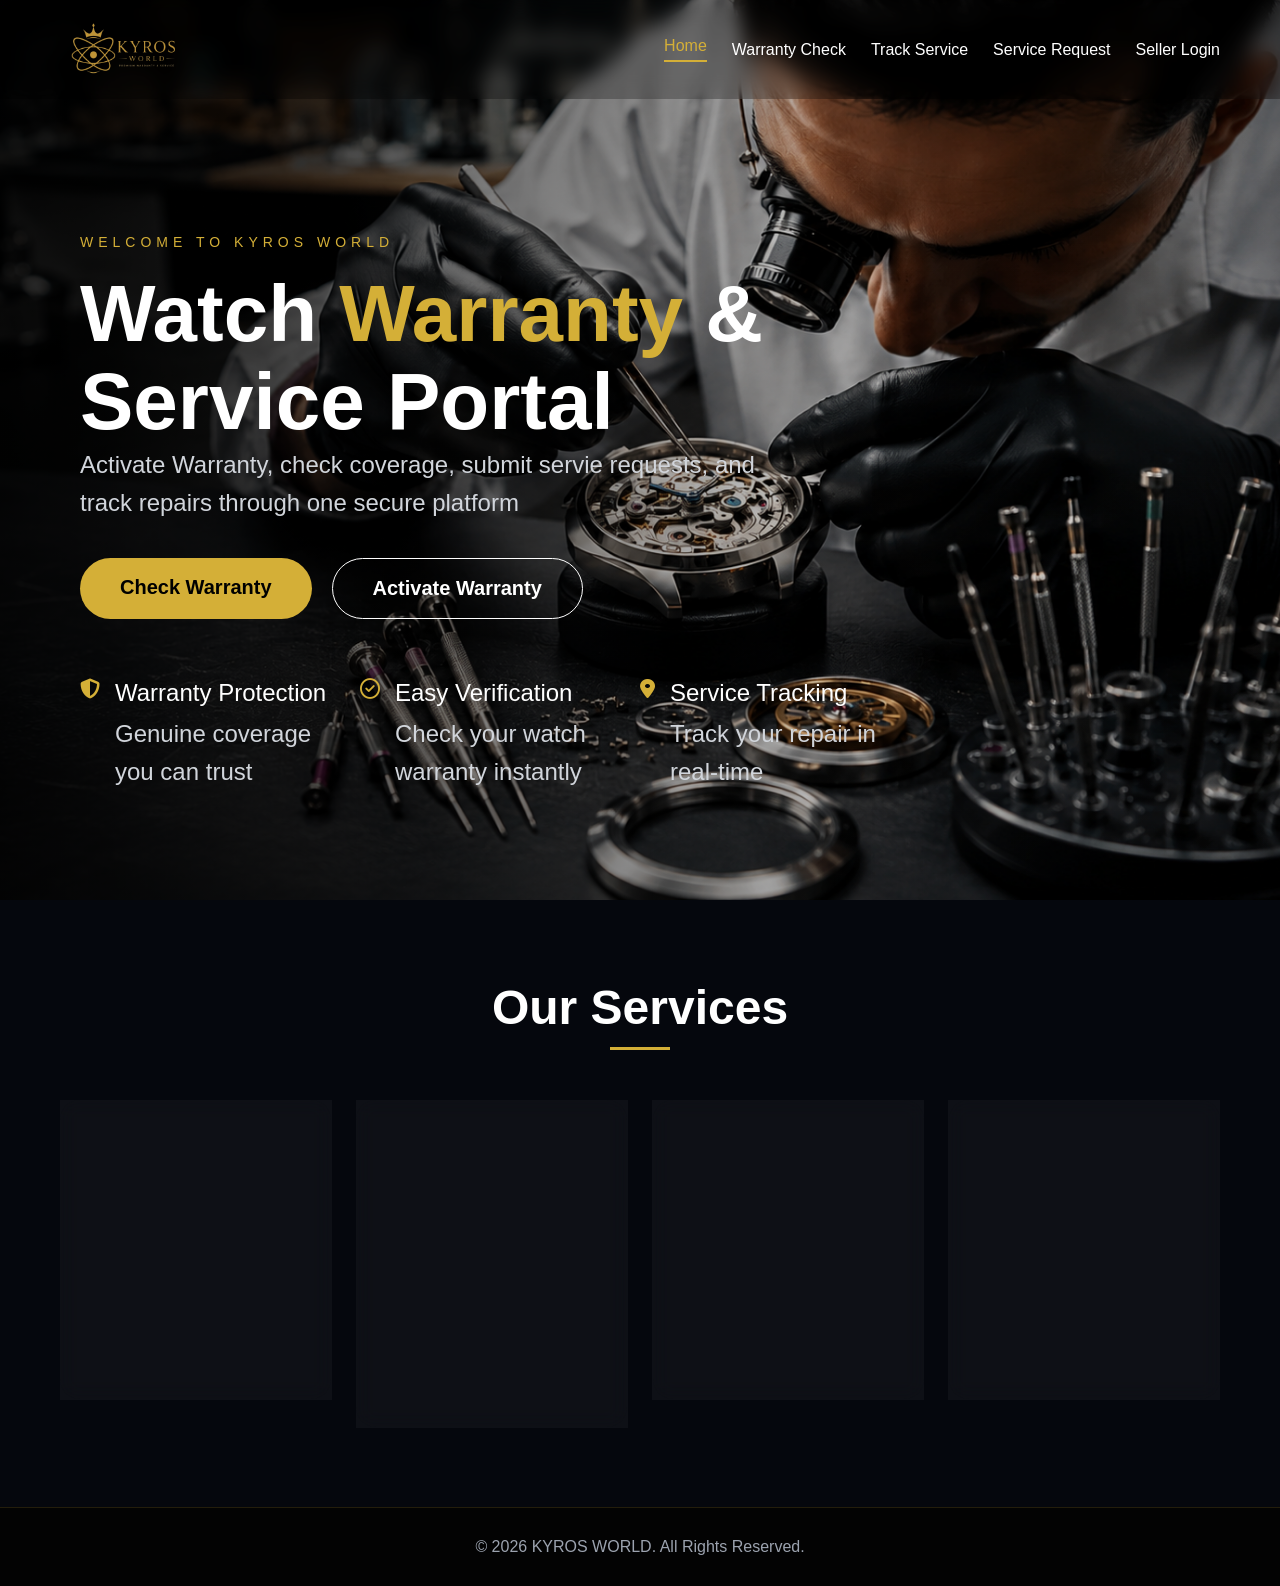
==== index.html @ f037cbbd "Update index.html" ====
<!DOCTYPE html>

<html lang="en">
<head>
<meta charset="UTF-8">
<meta name="viewport" content="width=device-width, initial-scale=1.0">
<title>KYROS WORLD</title>

<link rel="stylesheet" href="assets/css/style.css">

<link rel="stylesheet"
href="https://cdnjs.cloudflare.com/ajax/libs/font-awesome/6.5.1/css/all.min.css">
</head>

<body>

<header>
<div class="logo">
<img src="assets/images/logo.png" alt="KYROS WORLD">
</div>

<nav>
<a href="index.html" class="active">Home</a>
<a href="warranty-check.html">Warranty Check</a>
<a href="track-service.html">Track Service</a>
<a href="service-request.html">Service Request</a>
<a href="seller-login.html">Seller Login</a>
</nav>
</header>

<section class="hero">

<div class="hero-content">

<span class="tagline">WELCOME TO KYROS WORLD</span>

<h1>
Watch <span class="gold">Warranty</span> &<br>
Service Portal
</h1>

<p>
Activate Warranty, check coverage, submit servie requests, and track repairs through one secure platform
</p>

<div class="buttons">
<a class="btn primary" href="warranty-check.html">
Check Warranty
</a>

<a class="btn secondary" href="seller-login.html">
Activate Warranty
</a>
</div>

<div class="hero-features">

<div class="feature-item">
<i class="fa-solid fa-shield-halved"></i>
<div>
<h4>Warranty Protection</h4>
<p>Genuine coverage you can trust</p>
</div>
</div>

<div class="feature-item">
<i class="fa-regular fa-circle-check"></i>
<div>
<h4>Easy Verification</h4>
<p>Check your watch warranty instantly</p>
</div>
</div>

<div class="feature-item">
<i class="fa-solid fa-location-dot"></i>
<div>
<h4>Service Tracking</h4>
<p>Track your repair in real-time</p>
</div>
</div>

</div>

</div>

</section>

<section class="services">

<h2>Our Services</h2>

<div class="services-grid">

<a href="warranty-check.html" class="service-link">
<div class="service-card">
<div class="icon-box">
<i class="fa-solid fa-magnifying-glass"></i>
</div>
<h3>Warranty Check</h3>
<p>Verify active warranty status using serial number.</p>
<span class="arrow">→</span>
</div>
</a>

<a href="seller-login.html" class="service-link">
<div class="service-card">
<div class="icon-box">
<i class="fa-solid fa-shield-halved"></i>
</div>
<h3>Warranty Activation</h3>
<p>Sellers can activate customer warranties instantly.</p>
<span class="arrow">→</span>
</div>
</a>

<a href="service-request.html" class="service-link">
<div class="service-card">
<div class="icon-box">
<i class="fa-solid fa-screwdriver-wrench"></i>
</div>
<h3>Service Requests</h3>
<p>Submit repair and maintenance requests online.</p>
<span class="arrow">→</span>
</div>
</a>

<a href="track-service.html" class="service-link">
<div class="service-card">
<div class="icon-box">
<i class="fa-solid fa-location-crosshairs"></i>
</div>
<h3>Track Service</h3>
<p>Track your repair status using ticket number.</p>
<span class="arrow">→</span>
</div>
</a>

</div>

</section>

<footer>
© 2026 KYROS WORLD. All Rights Reserved.
</footer>

<script src="assets/js/main.js"></script>

</body>
</html>
---- assets/css/style.css ----
*{
margin:0;
padding:0;
box-sizing:border-box;
font-family:Arial,sans-serif;
}

body{
background:#05070d;
color:white;
overflow-x:hidden;
}

/* HEADER */

header{
position:fixed;
top:0;
left:0;
width:100%;
padding:15px 60px;
display:flex;
justify-content:space-between;
align-items:center;
background:rgba(0,0,0,0.25);
backdrop-filter:blur(10px);
z-index:1000;
}

.logo img{
height:65px;
width:auto;
}

nav{
display:flex;
align-items:center;
}

nav a{
color:white;
text-decoration:none;
margin-left:25px;
font-size:16px;
font-weight:500;
transition:0.3s;
}

nav a.active{
color:#d4af37;
border-bottom:2px solid #d4af37;
padding-bottom:5px;
}

/* HERO */

.hero{
height:100vh;

background:
linear-gradient(
to right,
rgba(0,0,0,0.82) 0%,
rgba(0,0,0,0.55) 35%,
rgba(0,0,0,0.20) 65%,
rgba(0,0,0,0.05) 100%
),
url('../images/watchmaker.jpg');

background-size:cover;
background-position:center;
background-repeat:no-repeat;

display:flex;
align-items:center;
padding:120px 80px 80px;
}
.hero-content{
max-width:700px;
padding-top:120px;
}

.tagline{
display:block;
font-size:14px;
letter-spacing:5px;
color:#d4af37;
margin-bottom:20px;
font-weight:500;
}

.hero h1{
font-size:80px;
line-height:1.1;
font-weight:700;
}

.gold{
color:#d4af37;
}

.hero p{
font-size:24px;
color:#d1d5db;
margin-bottom:35px;
line-height:1.6;
}

/* BUTTONS */

.buttons{
display:flex;
gap:20px;
flex-wrap:wrap;
}

.btn{
padding:18px 40px;
border-radius:40px;
font-size:20px;
text-decoration:none;
transition:0.3s;
font-weight:bold;
}

.primary{
background:#d4af37;
color:black;
}

.primary:hover{
transform:translateY(-3px);
}

.secondary{
border:1px solid white;
color:white;
}

.secondary:hover{
background:white;
color:black;
}

/* HERO FEATURES */

.hero-features{
display:grid;
grid-template-columns:repeat(3,1fr);
gap:30px;
margin-top:60px;
max-width:900px;
}

.feature-item{
display:flex;
align-items:flex-start;
gap:15px;
width:250px;
}

.feature-item{
display:flex;
align-items:flex-start;
gap:15px;
}

.feature-item h4{
font-size:24px;
margin-bottom:8px;
font-weight:500;
}

.feature-item i{
font-size:20px !important;
color:#D4AF37 !important;
}

.feature-grid{
display:grid;
grid-template-columns:repeat(auto-fit,minmax(250px,1fr));
gap:25px;
max-width:1200px;
margin:auto;
margin-top:50px;
}

.card{
background:rgba(255,255,255,0.05);
backdrop-filter:blur(10px);
padding:35px;
border-radius:20px;
transition:0.3s;
border:1px solid rgba(255,255,255,0.08);
}

.card:hover{
transform:translateY(-10px);
border-color:#d4af37;
}

.card h3{
margin-bottom:15px;
font-size:22px;
}

.card p{
color:#d1d5db;
line-height:1.6;
}

/* SERVICES SECTION */

.services{
padding:80px 60px;
background:#05070d;
text-align:center;
}

.services h2{
font-size:48px;
margin-bottom:50px;
position:relative;
}

.services h2::after{
content:'';
width:60px;
height:3px;
background:#d4af37;
display:block;
margin:12px auto;
}

.services-grid{
display:grid;
grid-template-columns:repeat(4,1fr);
gap:25px;
max-width:1400px;
margin:auto;
}

.service-card{
background:rgba(255,255,255,0.04);
backdrop-filter:blur(10px);
border:1px solid rgba(255,255,255,0.08);
border-radius:20px;
padding:30px;
text-align:left;
transition:0.3s;
}

.service-card:hover{
transform:translateY(-8px);
border-color:#d4af37;
}

.service-card i{
font-size:38px;
color:#d4af37;
margin-bottom:20px;
}

.service-card h3{
margin-bottom:12px;
font-size:24px;
}
.service-link{
text-decoration:none;
color:inherit;
display:block;
}

.service-link:hover .service-card{
transform:translateY(-8px);
border-color:#d4af37;
box-shadow:0 10px 30px rgba(212,175,55,0.15);
}

.service-card .arrow{
transition:0.3s;
}

.service-link:hover .arrow{
transform:translateX(8px);
}
.service-card p{
color:#d1d5db;
line-height:1.6;
}

.service-card .arrow{
display:inline-block;
margin-top:15px;
color:#d4af37;
font-size:22px;
}
.service-card{
background:rgba(255,255,255,0.04);
backdrop-filter:blur(10px);
border:1px solid rgba(255,255,255,0.08);
border-radius:20px;
padding:30px;
text-align:left;
transition:0.3s;
}

/* YAHAN SE PASTE KARO */

.icon-box{
width:80px;
height:80px;
border-radius:50%;
display:flex;
align-items:center;
justify-content:center;
margin-bottom:25px;

background:rgba(212,175,55,0.12);
border:1px solid rgba(212,175,55,0.25);
}

.icon-box i{
font-size:34px;
color:#d4af37;
}

/* FIR AAGE KA CSS */

.service-card h3{
margin-bottom:12px;
font-size:24px;
}

/* FOOTER */

footer{
background:#030303;
border-top:1px solid rgba(212,175,55,0.15);
padding:30px;
text-align:center;
color:#9ca3af;
}

/* MOBILE */

@media(max-width:900px){

header{
padding:15px 20px;
}

.logo img{
height:55px;
}

nav a{
margin-left:15px;
font-size:14px;
}

.hero{
padding:30px;
text-align:center;
justify-content:center;
}

.hero h1{
font-size:48px;
}

.hero p{
font-size:18px;
}

.buttons{
justify-content:center;
}

.hero-features{
justify-content:center;
gap:20px;
font-size:16px;
}

.features h2{
font-size:32px;
}

}
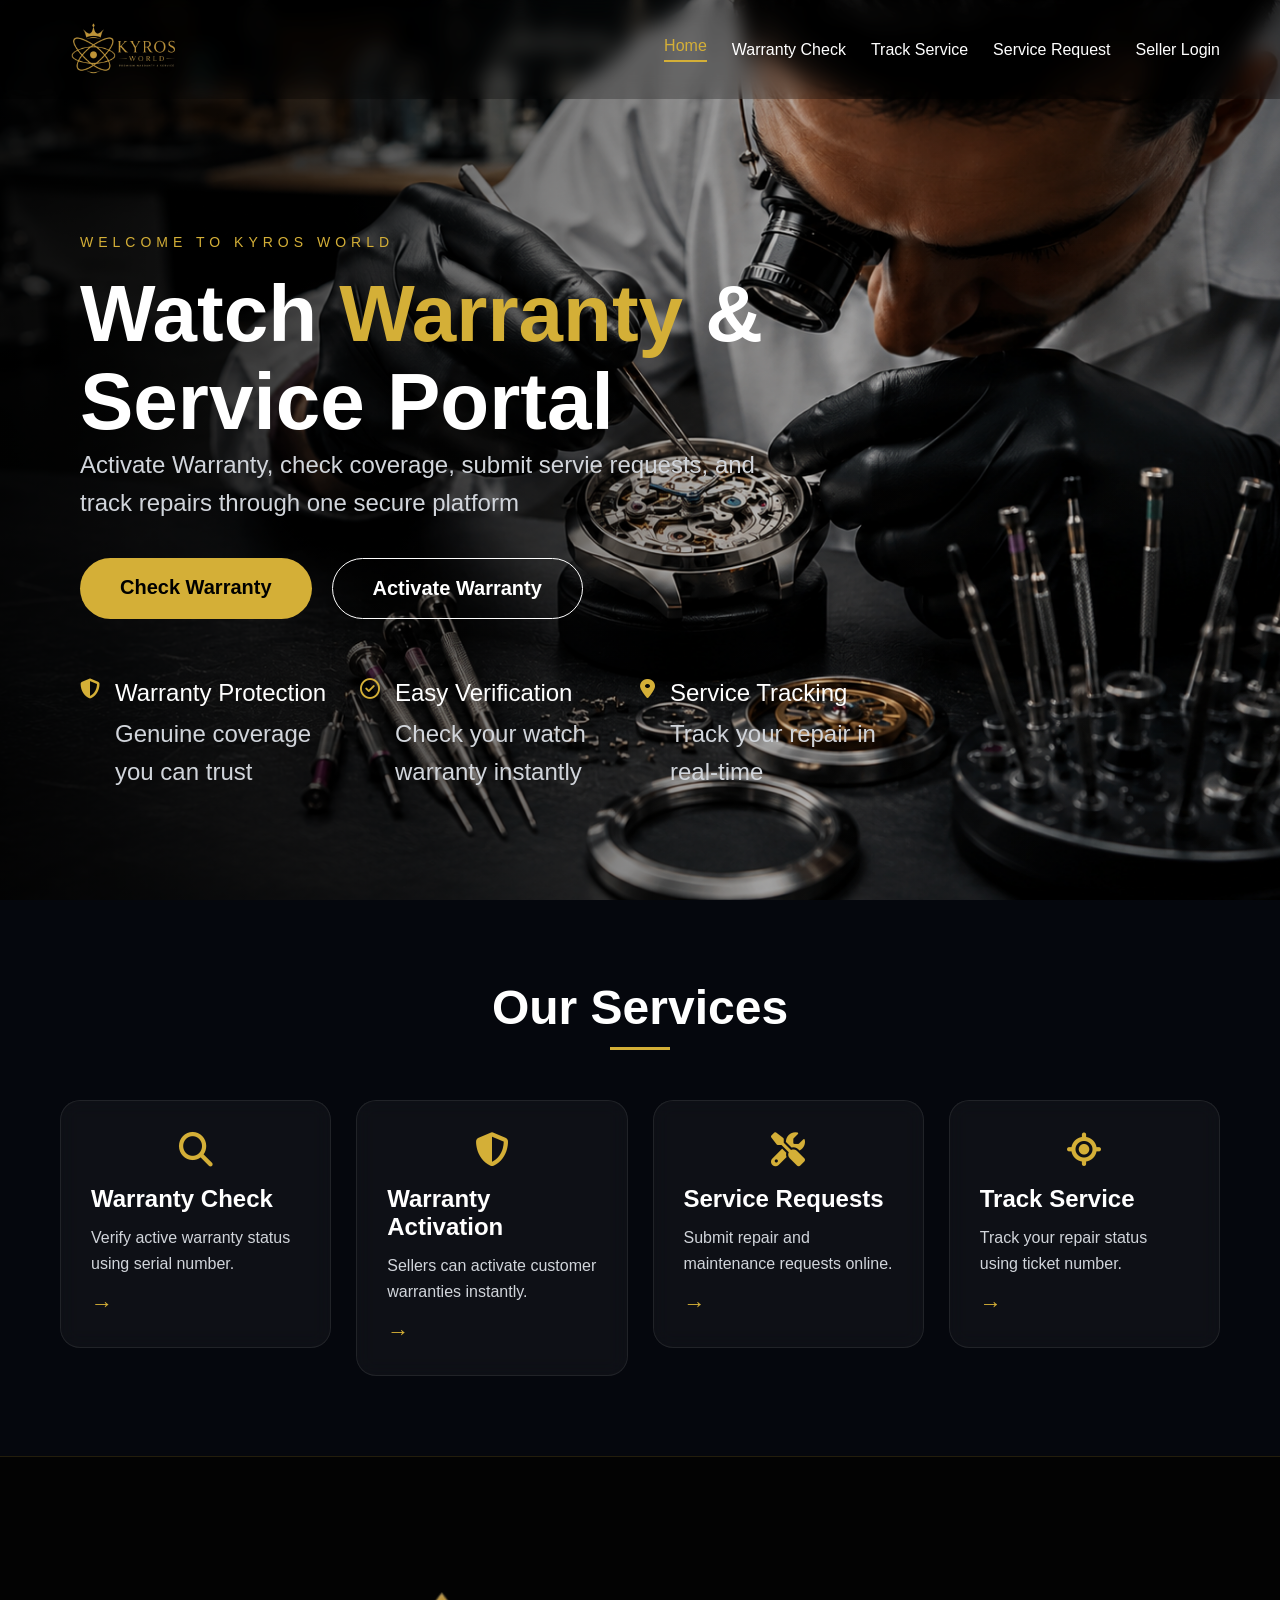
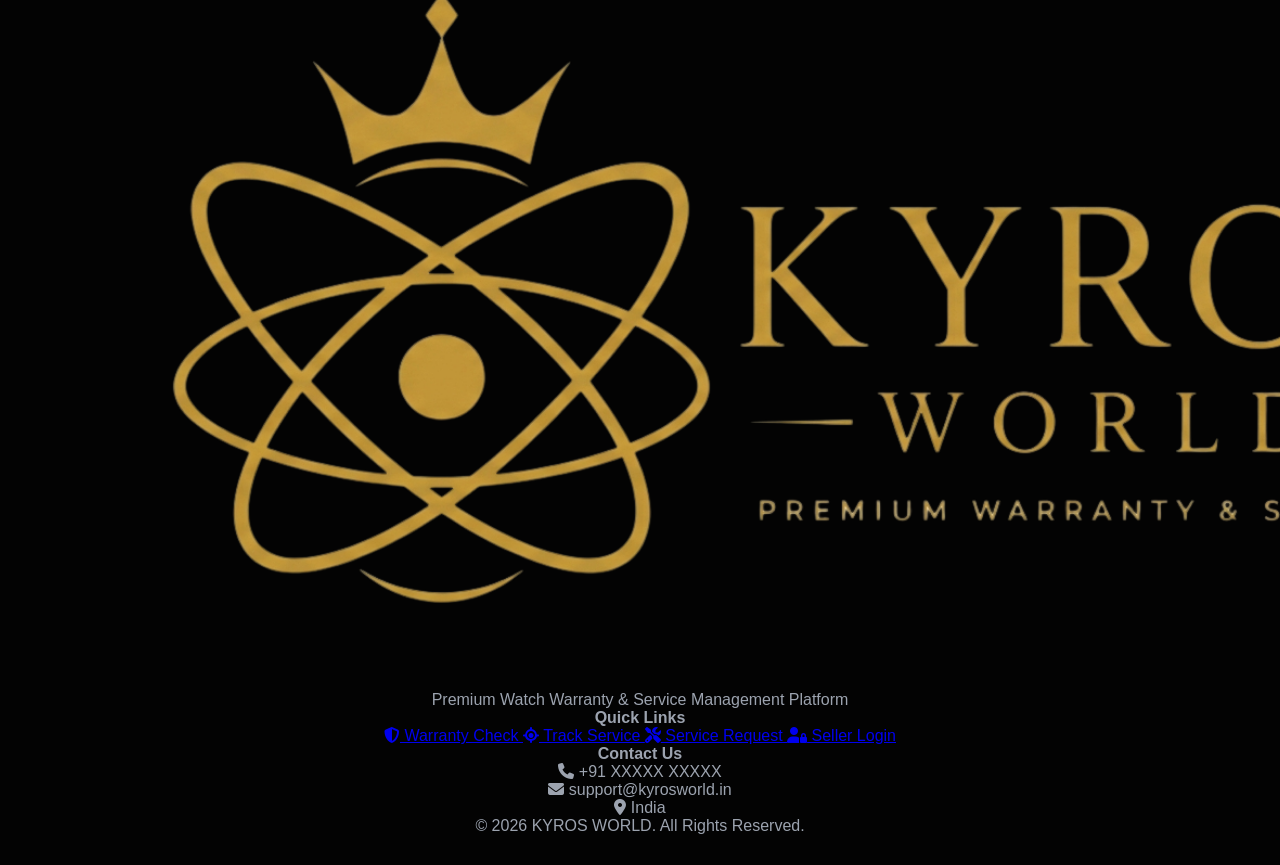
==== commit 7c799b86: "Update index.html" ====
--- a/index.html
+++ b/index.html
@@ -140,7 +140,72 @@
 </section>
 
 <footer>
+
+<div class="footer-container">
+
+<div class="footer-brand">
+
+<img src="assets/images/logo.png" alt="KYROS WORLD">
+
+<p>
+Premium Watch Warranty & Service Management Platform
+</p>
+
+</div>
+
+<div class="footer-links">
+
+<h4>Quick Links</h4>
+
+<a href="warranty-check.html">
+<i class="fa-solid fa-shield-halved"></i>
+Warranty Check
+</a>
+
+<a href="track-service.html">
+<i class="fa-solid fa-location-crosshairs"></i>
+Track Service
+</a>
+
+<a href="service-request.html">
+<i class="fa-solid fa-screwdriver-wrench"></i>
+Service Request
+</a>
+
+<a href="seller-login.html">
+<i class="fa-solid fa-user-lock"></i>
+Seller Login
+</a>
+
+</div>
+
+<div class="footer-contact">
+
+<h4>Contact Us</h4>
+
+<p>
+<i class="fa-solid fa-phone"></i>
++91 XXXXX XXXXX
+</p>
+
+<p>
+<i class="fa-solid fa-envelope"></i>
+support@kyrosworld.in
+</p>
+
+<p>
+<i class="fa-solid fa-location-dot"></i>
+India
+</p>
+
+</div>
+
+</div>
+
+<div class="footer-bottom">
 © 2026 KYROS WORLD. All Rights Reserved.
+</div>
+
 </footer>
 
 <script src="assets/js/main.js"></script>
--- a/assets/css/style.css
+++ b/assets/css/style.css
@@ -308,24 +308,15 @@
 /* YAHAN SE PASTE KARO */
 
 .icon-box{
-width:80px;
-height:80px;
-border-radius:50%;
 display:flex;
 align-items:center;
 justify-content:center;
-margin-bottom:25px;
-
-background:rgba(212,175,55,0.12);
-border:1px solid rgba(212,175,55,0.25);
 }
 
 .icon-box i{
 font-size:34px;
-color:#d4af37;
-}
-
-/* FIR AAGE KA CSS */
+transform:translateY(2px);
+}
 
 .service-card h3{
 margin-bottom:12px;
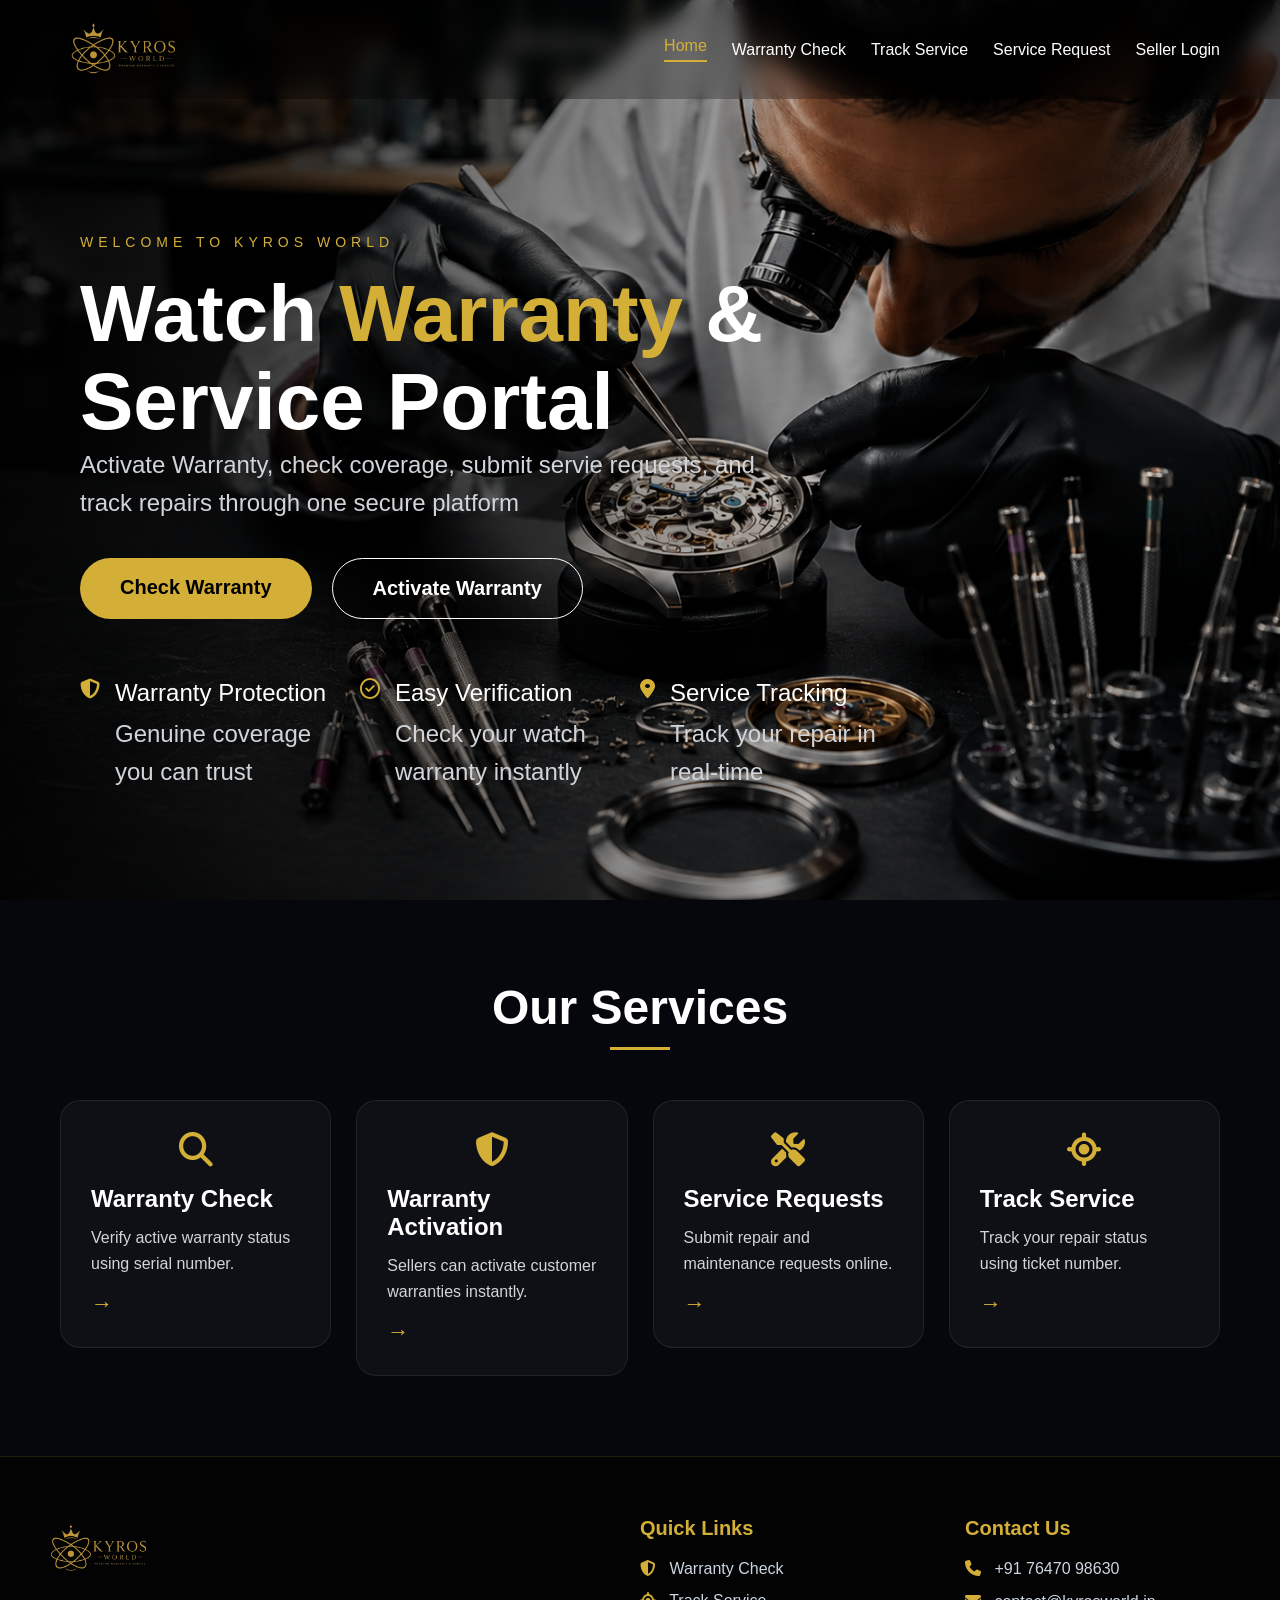
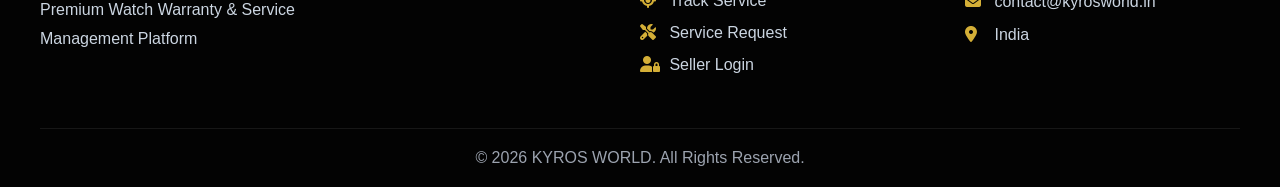
==== commit c3b1726b: "Update index.html" ====
--- a/index.html
+++ b/index.html
@@ -185,12 +185,12 @@
 
 <p>
 <i class="fa-solid fa-phone"></i>
-+91 XXXXX XXXXX
++91 76470 98630
 </p>
 
 <p>
 <i class="fa-solid fa-envelope"></i>
-support@kyrosworld.in
+contact@kyrosworld.in
 </p>
 
 <p>
--- a/assets/css/style.css
+++ b/assets/css/style.css
@@ -328,9 +328,87 @@
 footer{
 background:#030303;
 border-top:1px solid rgba(212,175,55,0.15);
-padding:30px;
+padding:60px 40px 20px;
+}
+
+.footer-container{
+max-width:1200px;
+margin:auto;
+
+display:grid;
+grid-template-columns:2fr 1fr 1fr;
+gap:50px;
+}
+
+.footer-brand img{
+height:60px;
+margin-bottom:15px;
+}
+
+.footer-brand p{
+color:#cbd5e1;
+line-height:1.8;
+max-width:350px;
+}
+
+.footer-links h4,
+.footer-contact h4{
+color:#d4af37;
+margin-bottom:20px;
+font-size:20px;
+}
+
+.footer-links{
+display:flex;
+flex-direction:column;
+}
+
+.footer-links a{
+color:#cbd5e1;
+text-decoration:none;
+margin-bottom:14px;
+transition:.3s;
+}
+
+.footer-links a i{
+color:#d4af37;
+width:25px;
+}
+
+.footer-links a:hover{
+color:#d4af37;
+padding-left:5px;
+}
+
+.footer-contact p{
+color:#cbd5e1;
+margin-bottom:15px;
+}
+
+.footer-contact i{
+color:#d4af37;
+width:25px;
+}
+
+.footer-bottom{
 text-align:center;
+margin-top:40px;
+padding-top:20px;
+border-top:1px solid rgba(255,255,255,0.08);
 color:#9ca3af;
+}
+
+@media(max-width:768px){
+
+.footer-container{
+grid-template-columns:1fr;
+text-align:center;
+}
+
+.footer-brand p{
+max-width:100%;
+}
+
 }
 
 /* MOBILE */
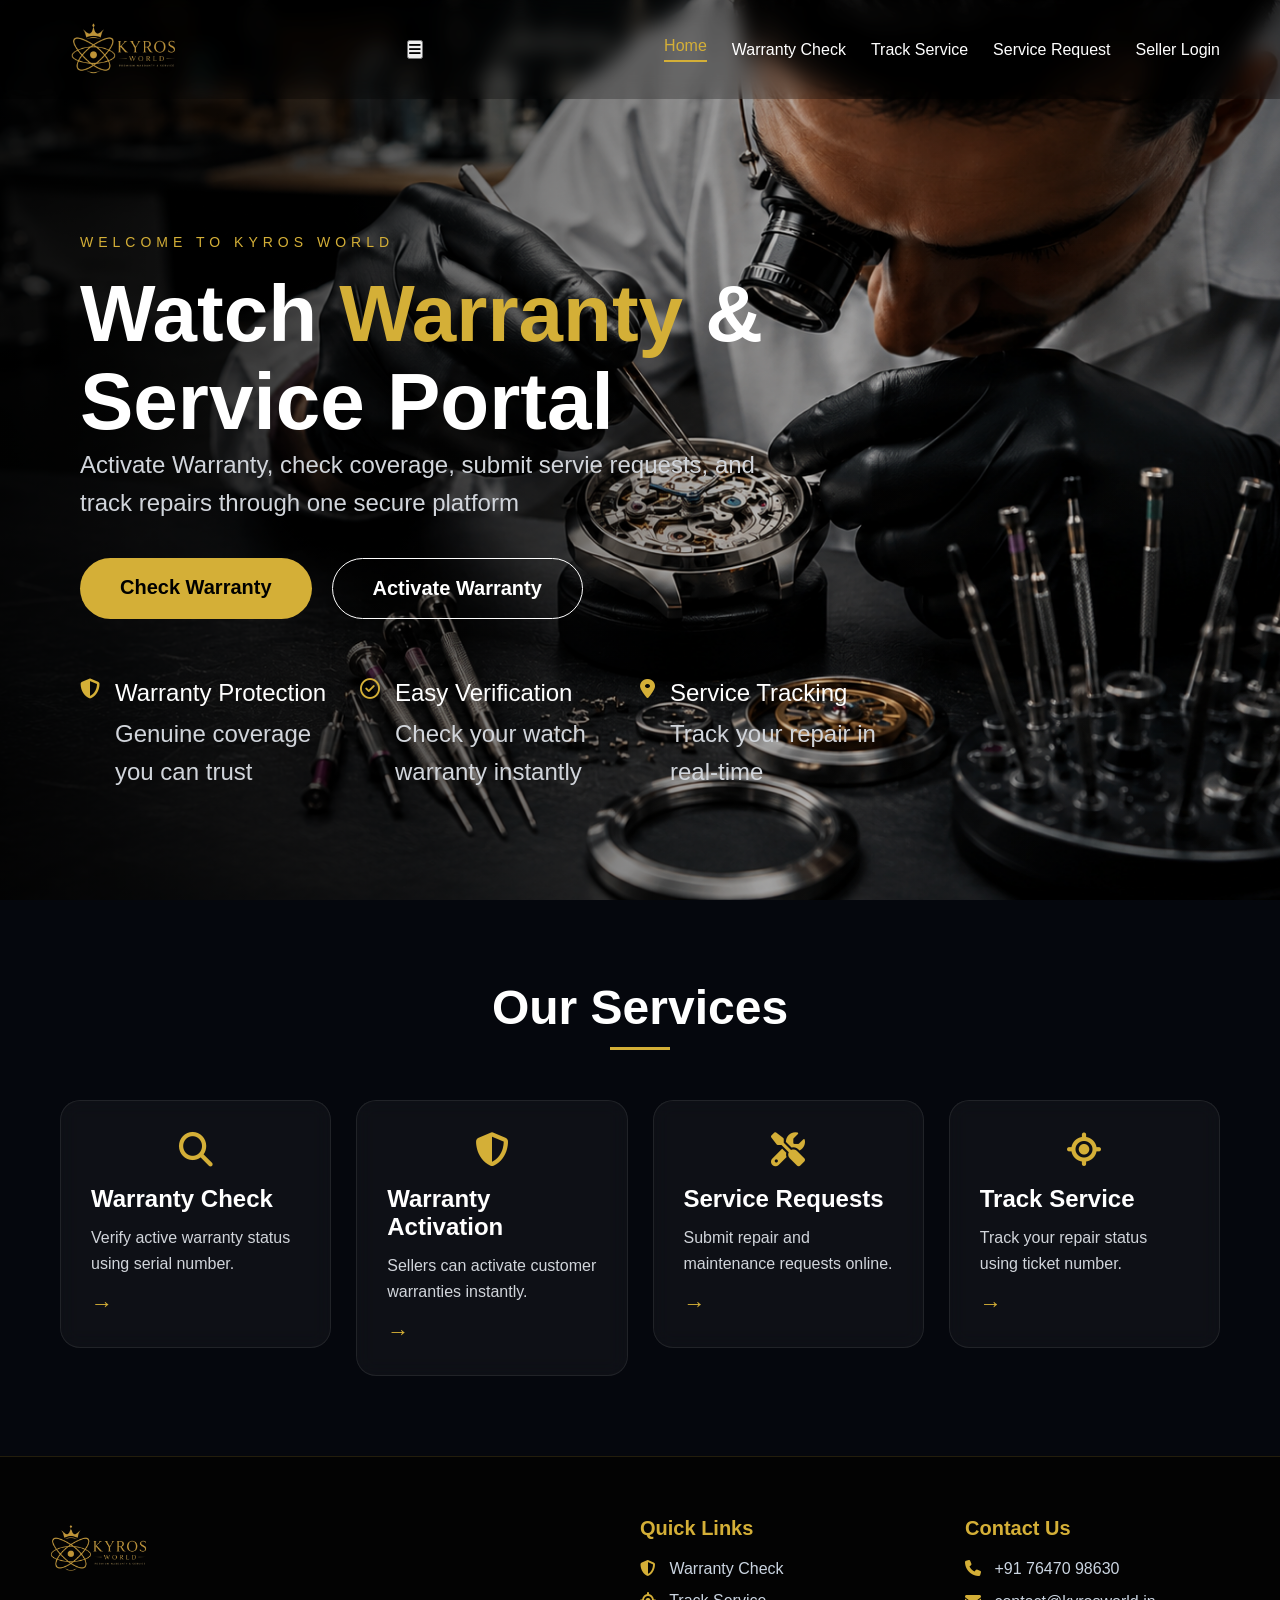
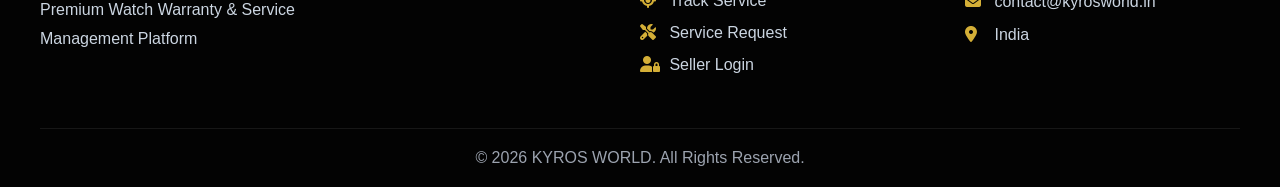
==== commit 4a0d6d33: "Update index.html" ====
--- a/index.html
+++ b/index.html
@@ -19,6 +19,10 @@
 <img src="assets/images/logo.png" alt="KYROS WORLD">
 </div>
 
+  <button class="menu-toggle">
+<i class="fa-solid fa-bars"></i>
+</button>
+  
 <nav>
 <a href="index.html" class="active">Home</a>
 <a href="warranty-check.html">Warranty Check</a>
--- a/assets/css/style.css
+++ b/assets/css/style.css
@@ -413,47 +413,104 @@
 
 /* MOBILE */
 
-@media(max-width:900px){
+@media (max-width: 768px){
 
 header{
-padding:15px 20px;
+padding:12px 15px;
+flex-direction:column;
+gap:10px;
 }
 
 .logo img{
-height:55px;
+height:45px;
+}
+
+nav{
+display:flex;
+flex-wrap:wrap;
+justify-content:center;
+gap:10px;
 }
 
 nav a{
-margin-left:15px;
-font-size:14px;
+margin:0;
+font-size:13px;
 }
 
 .hero{
-padding:30px;
+height:auto;
+padding:140px 20px 60px;
 text-align:center;
 justify-content:center;
+background-position:center;
+}
+
+.hero-content{
+max-width:100%;
+padding-top:0;
+}
+
+.tagline{
+font-size:12px;
+letter-spacing:3px;
 }
 
 .hero h1{
-font-size:48px;
+font-size:42px;
+line-height:1.2;
 }
 
 .hero p{
 font-size:18px;
+line-height:1.6;
 }
 
 .buttons{
 justify-content:center;
+flex-direction:column;
+align-items:center;
+}
+
+.btn{
+width:100%;
+max-width:300px;
+text-align:center;
 }
 
 .hero-features{
+grid-template-columns:1fr;
+gap:25px;
+margin-top:40px;
+}
+
+.feature-item{
+width:100%;
 justify-content:center;
+text-align:center;
+flex-direction:column;
+align-items:center;
+}
+
+.services{
+padding:60px 20px;
+}
+
+.services h2{
+font-size:48px;
+}
+
+.services-grid{
+grid-template-columns:1fr;
 gap:20px;
-font-size:16px;
-}
-
-.features h2{
-font-size:32px;
-}
-
-}
+}
+
+.service-card{
+width:100%;
+}
+
+footer{
+padding:25px 15px;
+font-size:14px;
+}
+
+}
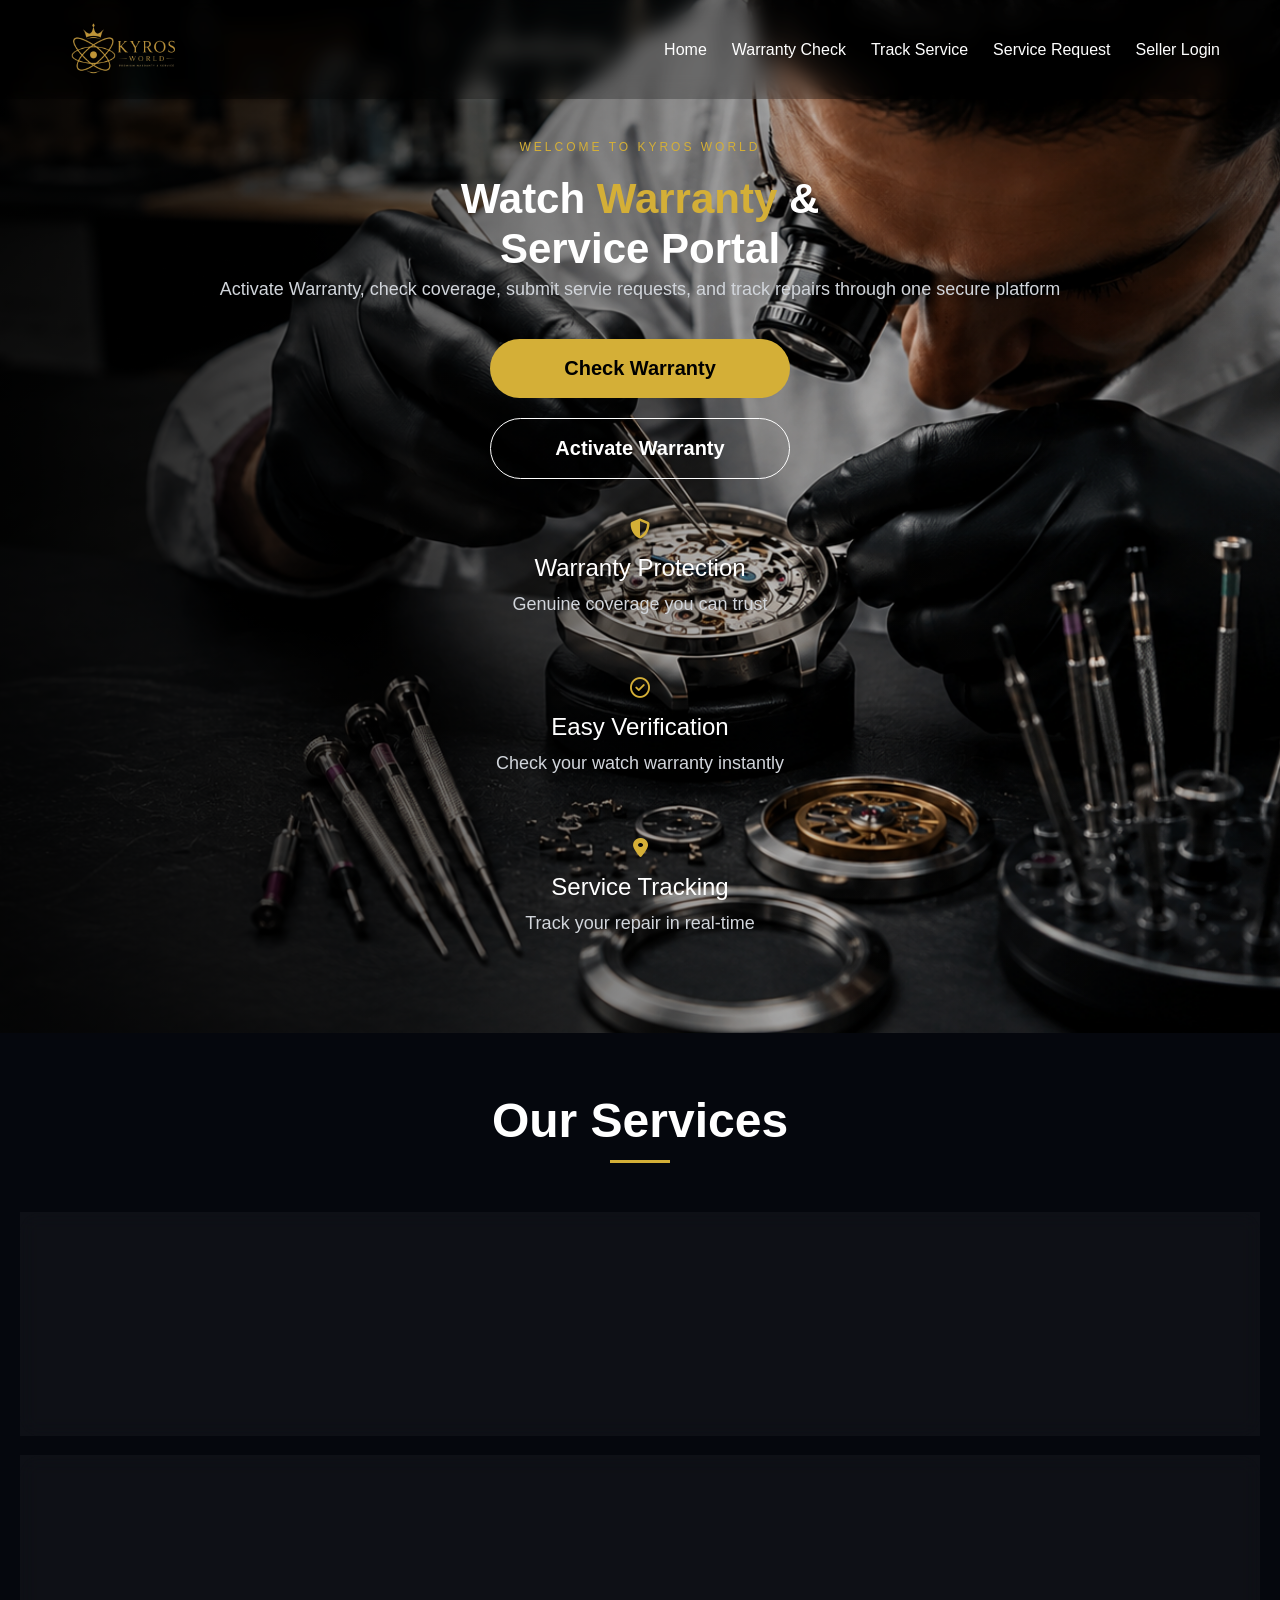
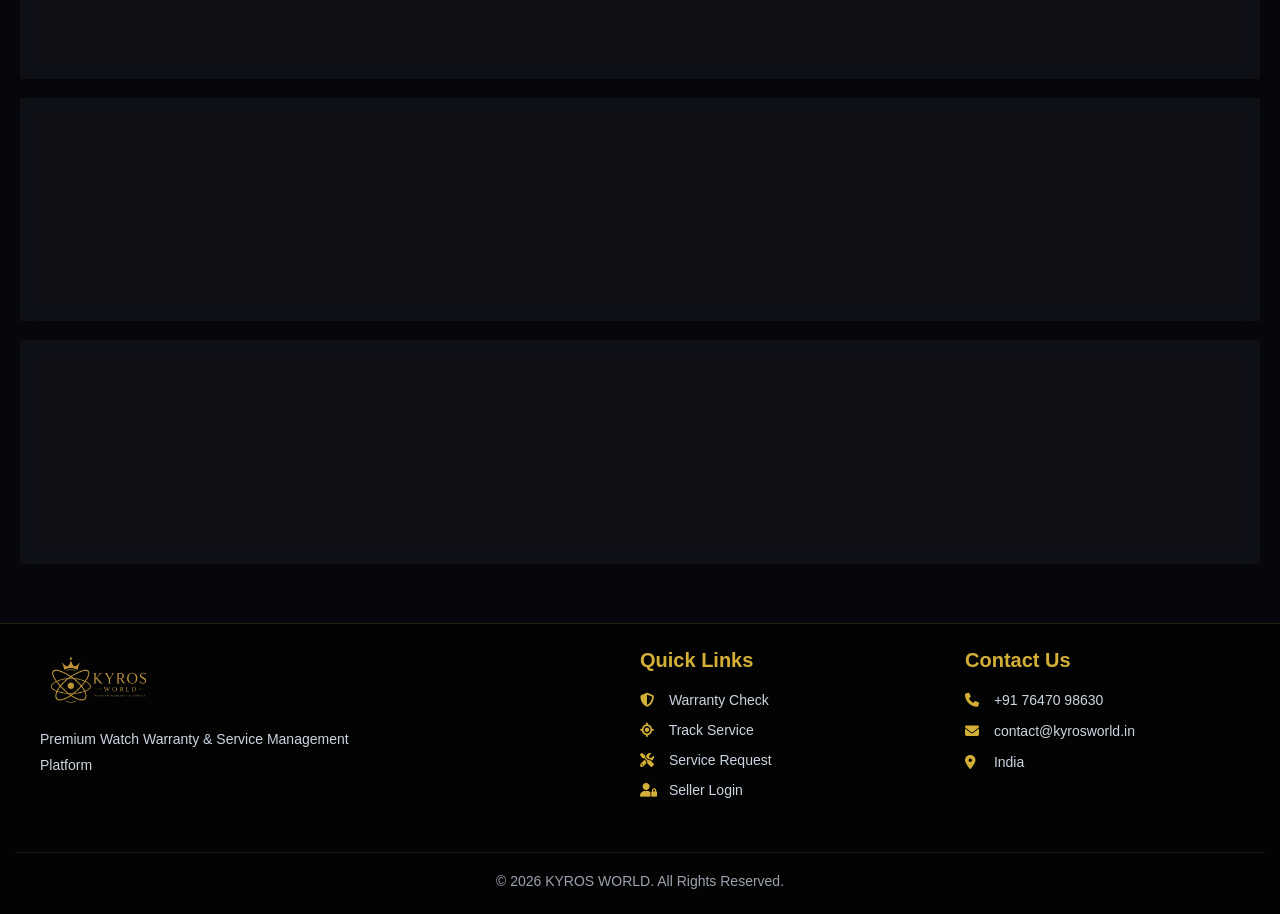
==== commit dbd15ea5: "Update index.html" ====
--- a/index.html
+++ b/index.html
@@ -15,21 +15,23 @@
 <body>
 
 <header>
+
 <div class="logo">
 <img src="assets/images/logo.png" alt="KYROS WORLD">
 </div>
 
-  <button class="menu-toggle">
+<button class="menu-toggle">
 <i class="fa-solid fa-bars"></i>
 </button>
-  
+
 <nav>
-<a href="index.html" class="active">Home</a>
+<a href="index.html">Home</a>
 <a href="warranty-check.html">Warranty Check</a>
 <a href="track-service.html">Track Service</a>
 <a href="service-request.html">Service Request</a>
 <a href="seller-login.html">Seller Login</a>
 </nav>
+
 </header>
 
 <section class="hero">
--- a/assets/css/style.css
+++ b/assets/css/style.css
@@ -30,6 +30,11 @@
 .logo img{
 height:65px;
 width:auto;
+}
+
+/* Desktop pe hidden */
+.menu-toggle{
+display:none;
 }
 
 nav{
@@ -413,28 +418,59 @@
 
 /* MOBILE */
 
-@media (max-width: 768px){
+@media(max-width:768px){
 
 header{
-padding:12px 15px;
-flex-direction:column;
-gap:10px;
+display:flex;
+flex-direction:row;
+justify-content:space-between;
+align-items:center;
+padding:15px;
 }
 
 .logo img{
 height:45px;
 }
 
+.menu-toggle{
+display:block;
+background:none;
+border:none;
+color:white;
+font-size:30px;
+cursor:pointer;
+}
+
 nav{
-display:flex;
-flex-wrap:wrap;
-justify-content:center;
-gap:10px;
+position:absolute;
+top:75px;
+right:15px;
+
+width:230px;
+
+background:#0b1220;
+border:1px solid #d4af37;
+border-radius:15px;
+
+padding:15px;
+
+display:none;
+flex-direction:column;
+align-items:flex-start;
+
+box-shadow:0 10px 30px rgba(0,0,0,.5);
+z-index:999;
+}
+
+nav.active{
+display:flex;
 }
 
 nav a{
-margin:0;
-font-size:13px;
+margin:10px 0;
+font-size:16px;
+width:100%;
+}
 }
 
 .hero{
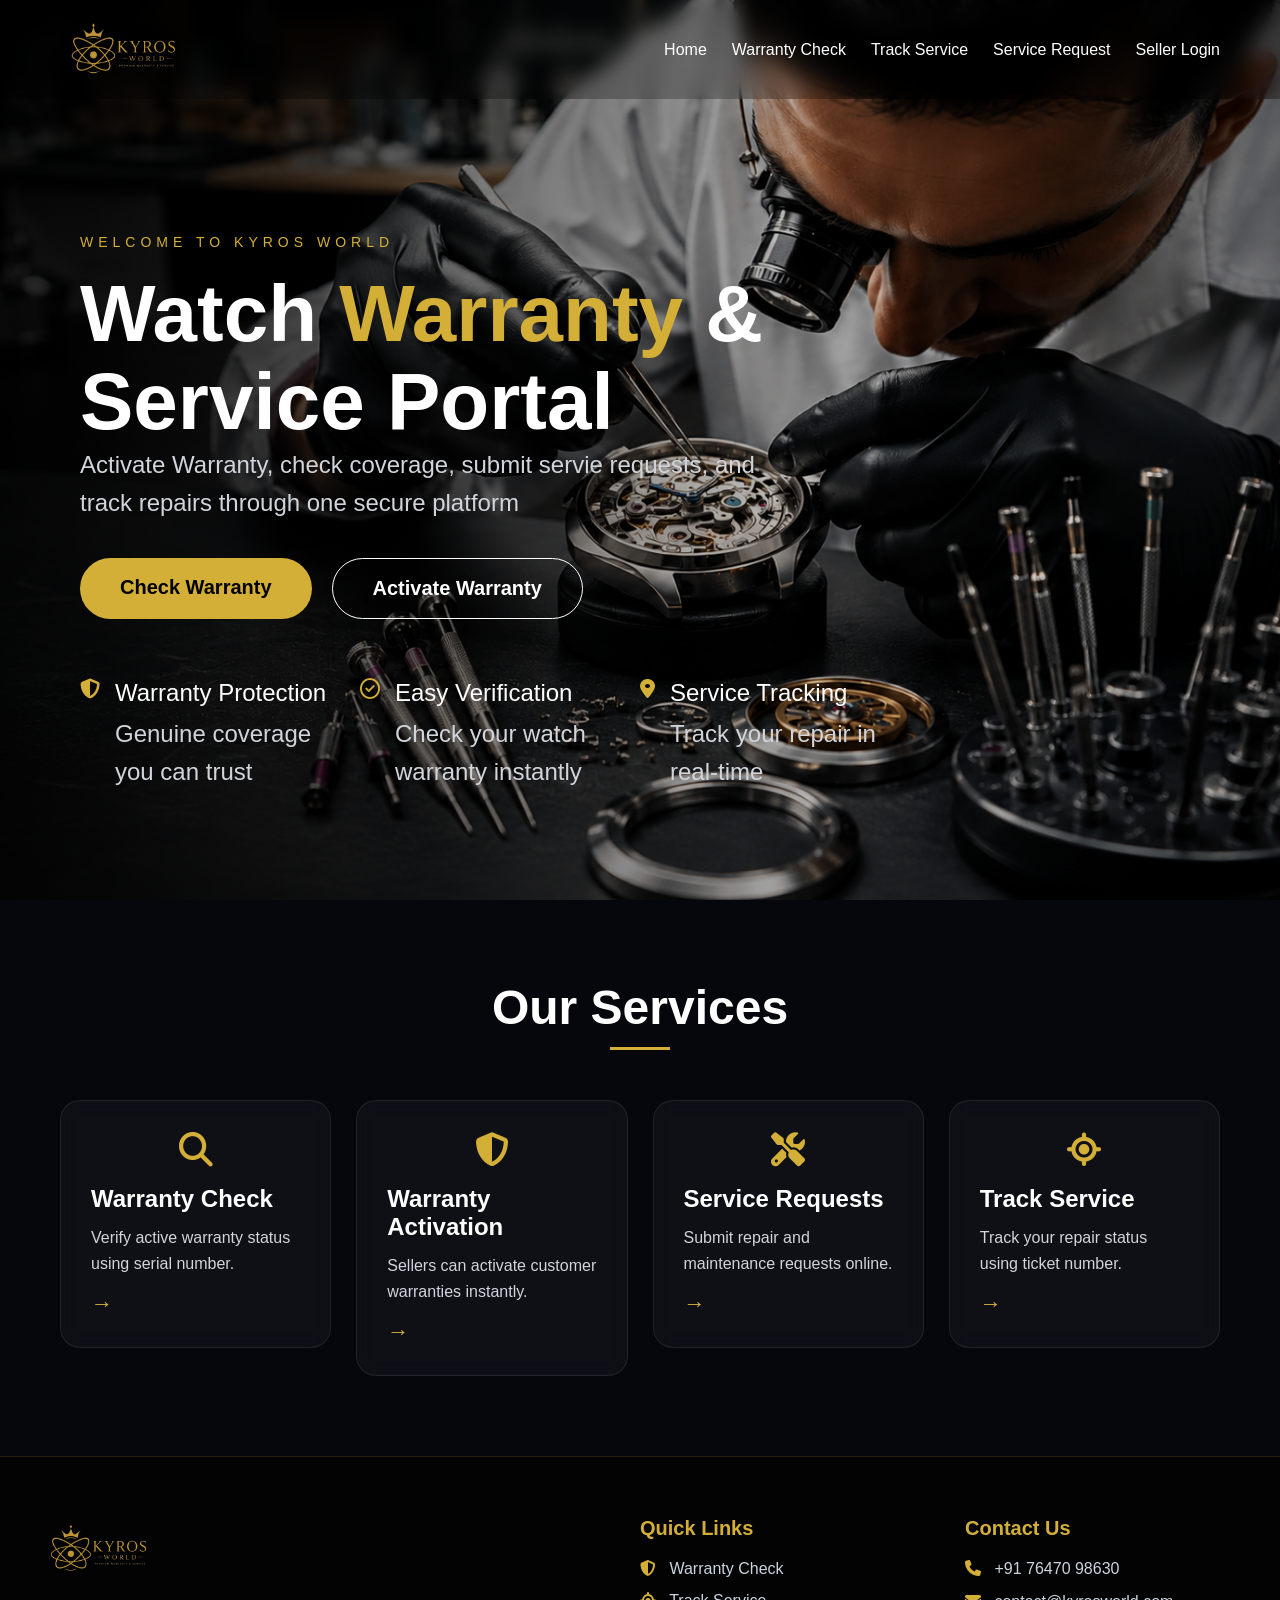
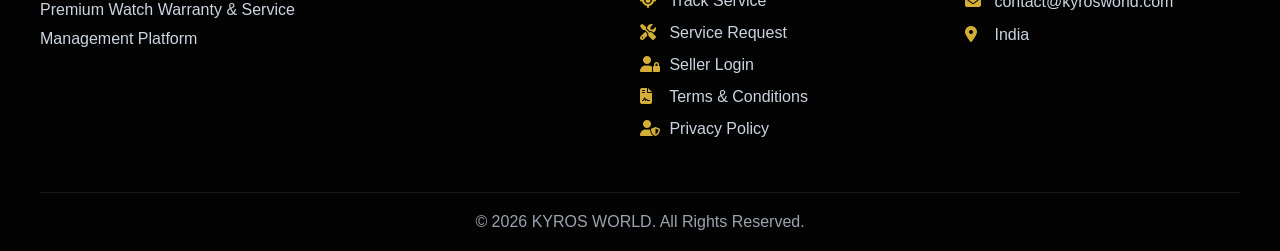
==== commit df6ad198: "Update index.html" ====
--- a/index.html
+++ b/index.html
@@ -183,6 +183,16 @@
 Seller Login
 </a>
 
+<a href="terms.html">
+<i class="fa-solid fa-file-contract"></i>
+Terms & Conditions
+</a>
+
+<a href="privacy.html">
+<i class="fa-solid fa-user-shield"></i>
+Privacy Policy
+</a>
+  
 </div>
 
 <div class="footer-contact">
@@ -196,7 +206,7 @@
 
 <p>
 <i class="fa-solid fa-envelope"></i>
-contact@kyrosworld.in
+contact@kyrosworld.com
 </p>
 
 <p>
--- a/assets/css/style.css
+++ b/assets/css/style.css
@@ -238,8 +238,8 @@
 }
 
 .services-grid{
-display:grid;
-grid-template-columns:repeat(4,1fr);
+display:grid !important;
+grid-template-columns:repeat(4,1fr) !important;
 gap:25px;
 max-width:1400px;
 margin:auto;
@@ -254,6 +254,10 @@
 text-align:left;
 transition:0.3s;
 }
+.service-card{
+width:auto;
+min-width:0;
+}
 
 .service-card:hover{
 transform:translateY(-8px);
@@ -418,7 +422,7 @@
 
 /* MOBILE */
 
-@media(max-width:768px){
+@media (max-width:768px){
 
 header{
 display:flex;
@@ -441,6 +445,8 @@
 cursor:pointer;
 }
 
+/* MOBILE MENU */
+
 nav{
 position:absolute;
 top:75px;
@@ -471,7 +477,8 @@
 font-size:16px;
 width:100%;
 }
-}
+
+/* HERO */
 
 .hero{
 height:auto;
@@ -501,6 +508,8 @@
 line-height:1.6;
 }
 
+/* BUTTONS */
+
 .buttons{
 justify-content:center;
 flex-direction:column;
@@ -512,6 +521,8 @@
 max-width:300px;
 text-align:center;
 }
+
+/* FEATURES */
 
 .hero-features{
 grid-template-columns:1fr;
@@ -527,21 +538,34 @@
 align-items:center;
 }
 
+/* SERVICES */
+
 .services{
 padding:60px 20px;
 }
 
 .services h2{
-font-size:48px;
+font-size:42px;
 }
 
 .services-grid{
-grid-template-columns:1fr;
+grid-template-columns:1fr !important;
 gap:20px;
 }
 
 .service-card{
 width:100%;
+}
+
+/* FOOTER */
+
+.footer-container{
+grid-template-columns:1fr;
+text-align:center;
+}
+
+.footer-brand p{
+max-width:100%;
 }
 
 footer{
